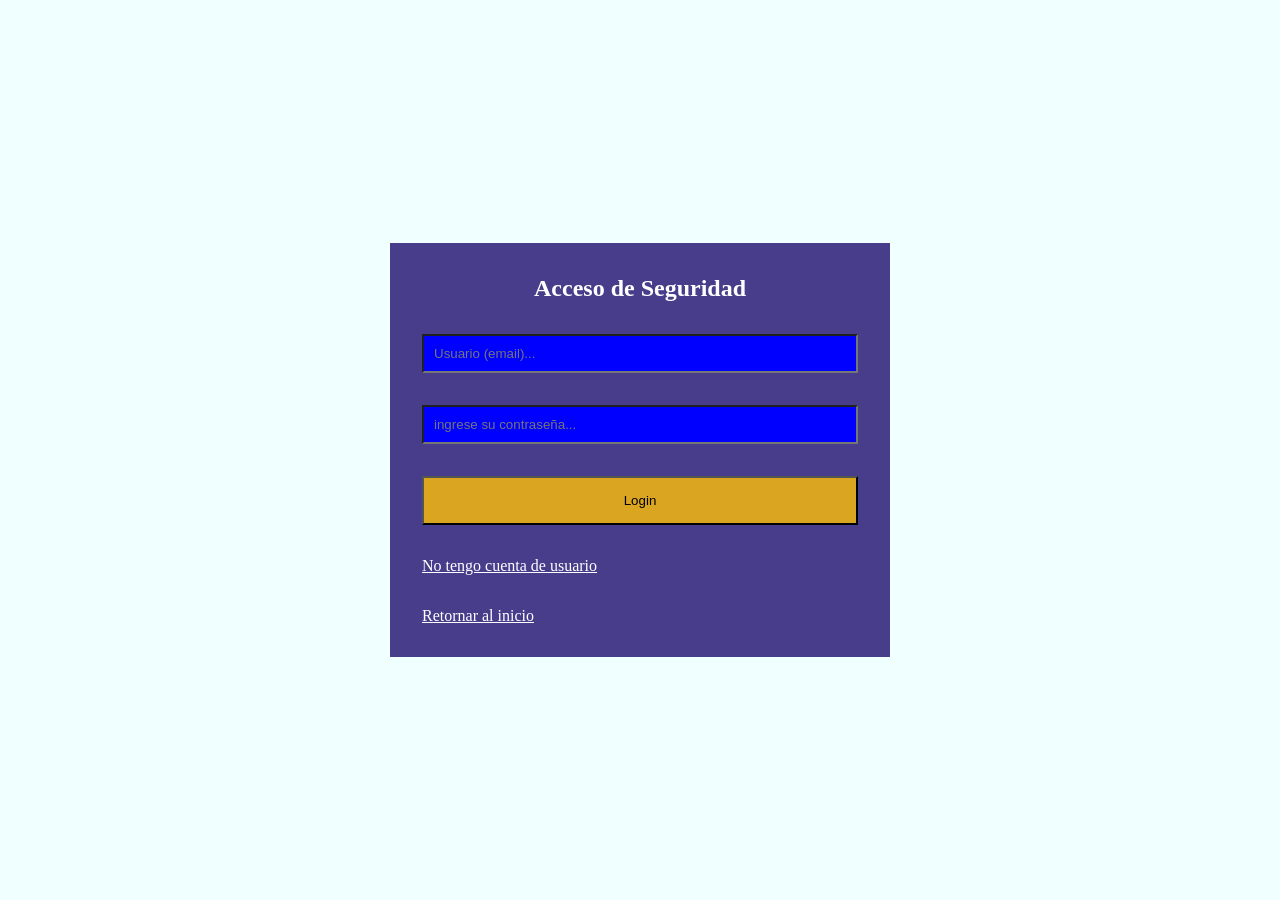
==== auth/login-form.html @ 54375d20 "login and register forms added" ====
<!DOCTYPE html>
<html lang="en">

<head>
    <meta charset="UTF-8">
    <meta name="viewport" content="width=device-width, initial-scale=1.0">
    <title>Document</title>
    <link rel="stylesheet" href="../css/form-style.css">
</head>

<body>
    <form action="">

        <h2>Acceso de Seguridad</h2>

        <input type="email" name="email" placeholder="Usuario (email)...">

        <input type="password" name="password" placeholder="ingrese su contraseña...">

        <button>Login</button>

        <a href="../auth/register-form.html">No tengo cuenta de usuario</a>

        <a href="../index.html">Retornar al inicio</a>
    </form>
</body>

</html>
---- css/form-style.css ----
* {
    box-sizing: border-box;
    margin: 0;
    padding: 0;
}

body {
    background-color: azure;
    display: flex;
    justify-content: center;
    align-items: center;
    min-height: 100vh;
}

h2  {
    color: white;
    text-align: center;
}

form {
    background-color: darkslateblue;
    display: flex;
    flex-direction: column;
    gap: 2rem;
    padding: 2rem;
    width: 500px;
}

input {
    background-color: blue;
    padding: 10px;
}

button {
    background-color: goldenrod;
    padding: 15px;
}

a  {
    color: white;
}
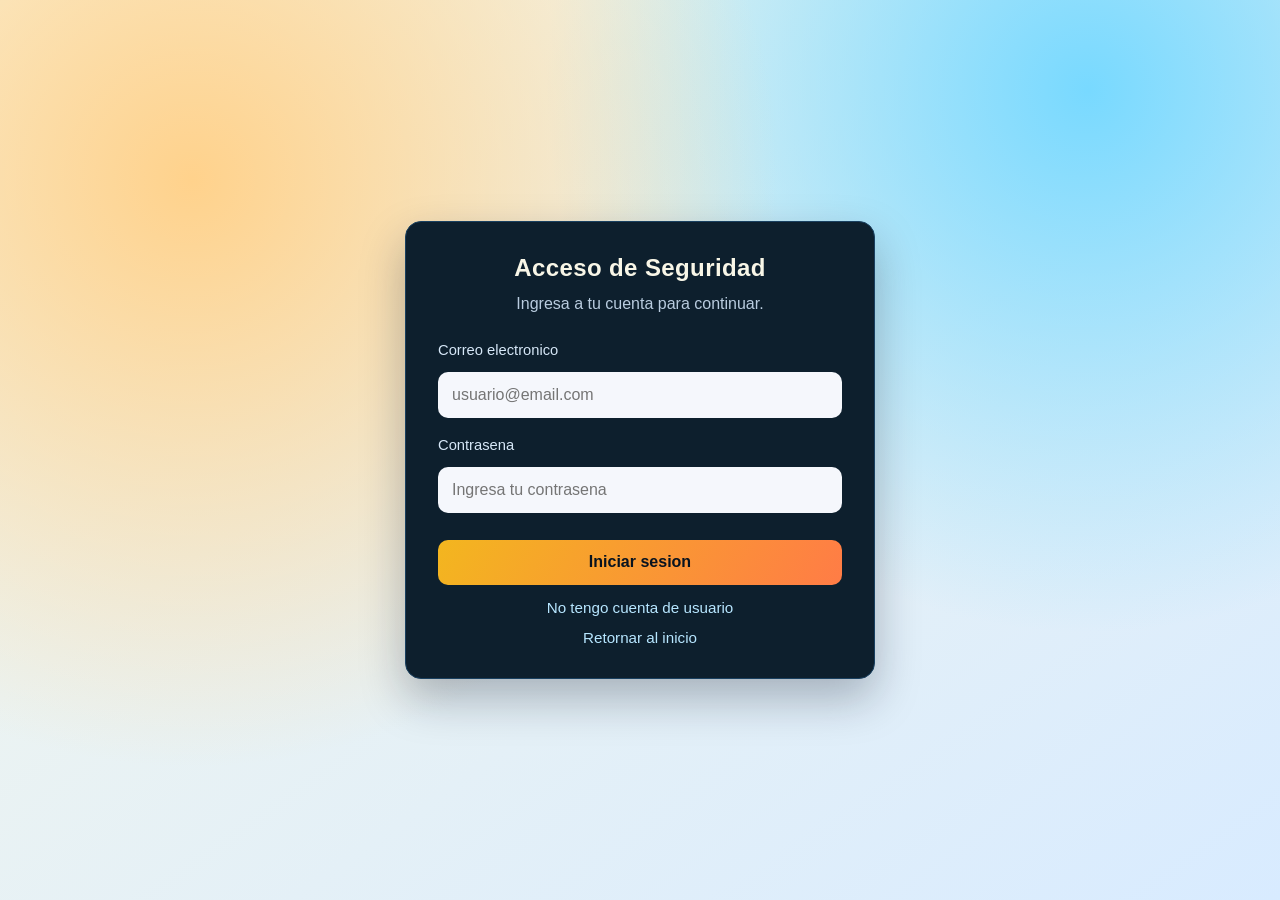
==== commit eaf6eef8: "upload anyway" ====
--- a/auth/login-form.html
+++ b/auth/login-form.html
@@ -4,25 +4,28 @@
 <head>
     <meta charset="UTF-8">
     <meta name="viewport" content="width=device-width, initial-scale=1.0">
-    <title>Document</title>
+    <title>Login | Revista Digital</title>
     <link rel="stylesheet" href="../css/form-style.css">
 </head>
 
 <body>
-    <form action="">
+    <main class="auth-wrapper">
+        <form class="auth-card" action="#" method="post" autocomplete="on">
+            <h2>Acceso de Seguridad</h2>
+            <p class="form-subtitle">Ingresa a tu cuenta para continuar.</p>
 
-        <h2>Acceso de Seguridad</h2>
+            <label for="login-email">Correo electronico</label>
+            <input id="login-email" type="email" name="email" placeholder="usuario@email.com" required>
 
-        <input type="email" name="email" placeholder="Usuario (email)...">
+            <label for="login-password">Contrasena</label>
+            <input id="login-password" type="password" name="password" placeholder="Ingresa tu contrasena" minlength="8" required>
 
-        <input type="password" name="password" placeholder="ingrese su contraseña...">
+            <button type="submit">Iniciar sesion</button>
 
-        <button>Login</button>
-
-        <a href="../auth/register-form.html">No tengo cuenta de usuario</a>
-
-        <a href="../index.html">Retornar al inicio</a>
-    </form>
+            <a href="../auth/register-form.html">No tengo cuenta de usuario</a>
+            <a href="../index.html">Retornar al inicio</a>
+        </form>
+    </main>
 </body>
 
 </html>
--- a/css/form-style.css
+++ b/css/form-style.css
@@ -5,37 +5,106 @@
 }
 
 body {
-    background-color: azure;
+    font-family: "Segoe UI", Tahoma, Geneva, Verdana, sans-serif;
+    background:
+        radial-gradient(circle at 15% 20%, #ffd28c 0%, transparent 45%),
+        radial-gradient(circle at 85% 10%, #78d9ff 0%, transparent 40%),
+        linear-gradient(145deg, #f7f8ea, #d8ebff);
     display: flex;
     justify-content: center;
     align-items: center;
     min-height: 100vh;
+    padding: 1.5rem;
 }
 
-h2  {
-    color: white;
-    text-align: center;
+.auth-wrapper {
+    width: 100%;
+    display: flex;
+    justify-content: center;
 }
 
-form {
-    background-color: darkslateblue;
+.auth-card {
+    background: #0d1f2d;
+    border: 1px solid #194060;
+    border-radius: 16px;
+    box-shadow: 0 20px 45px rgba(10, 19, 36, 0.28);
     display: flex;
     flex-direction: column;
-    gap: 2rem;
+    gap: 0.85rem;
     padding: 2rem;
-    width: 500px;
+    width: min(100%, 470px);
+}
+
+h2 {
+    color: #f8f6e7;
+    text-align: center;
+    letter-spacing: 0.4px;
+}
+
+.form-subtitle {
+    color: #b9ccdf;
+    text-align: center;
+    margin-bottom: 0.6rem;
 }
 
 input {
-    background-color: blue;
-    padding: 10px;
+    background-color: #f5f7fc;
+    border: 2px solid transparent;
+    border-radius: 10px;
+    color: #102133;
+    font-size: 1rem;
+    padding: 0.75rem;
+    transition: border-color 0.2s ease, box-shadow 0.2s ease;
+}
+
+label {
+    color: #d6e7f7;
+    font-size: 0.92rem;
+    margin-top: 0.35rem;
+}
+
+input:focus {
+    outline: none;
+    border-color: #27d5c4;
+    box-shadow: 0 0 0 3px rgba(39, 213, 196, 0.28);
 }
 
 button {
-    background-color: goldenrod;
-    padding: 15px;
+    background: linear-gradient(120deg, #f3b61f, #ff7c46);
+    border: none;
+    border-radius: 10px;
+    color: #08131f;
+    cursor: pointer;
+    font-size: 1rem;
+    font-weight: 700;
+    margin-top: 0.85rem;
+    padding: 0.85rem;
+    transition: transform 0.18s ease, box-shadow 0.18s ease;
 }
 
-a  {
-    color: white;
+button:hover {
+    transform: translateY(-1px);
+    box-shadow: 0 10px 20px rgba(255, 124, 70, 0.32);
+}
+
+a {
+    color: #b7e6ff;
+    font-size: 0.95rem;
+    text-align: center;
+    text-decoration: none;
+}
+
+a:hover {
+    text-decoration: underline;
+}
+
+@media (max-width: 520px) {
+    .auth-card {
+        padding: 1.4rem;
+        border-radius: 12px;
+    }
+
+    h2 {
+        font-size: 1.35rem;
+    }
 }
